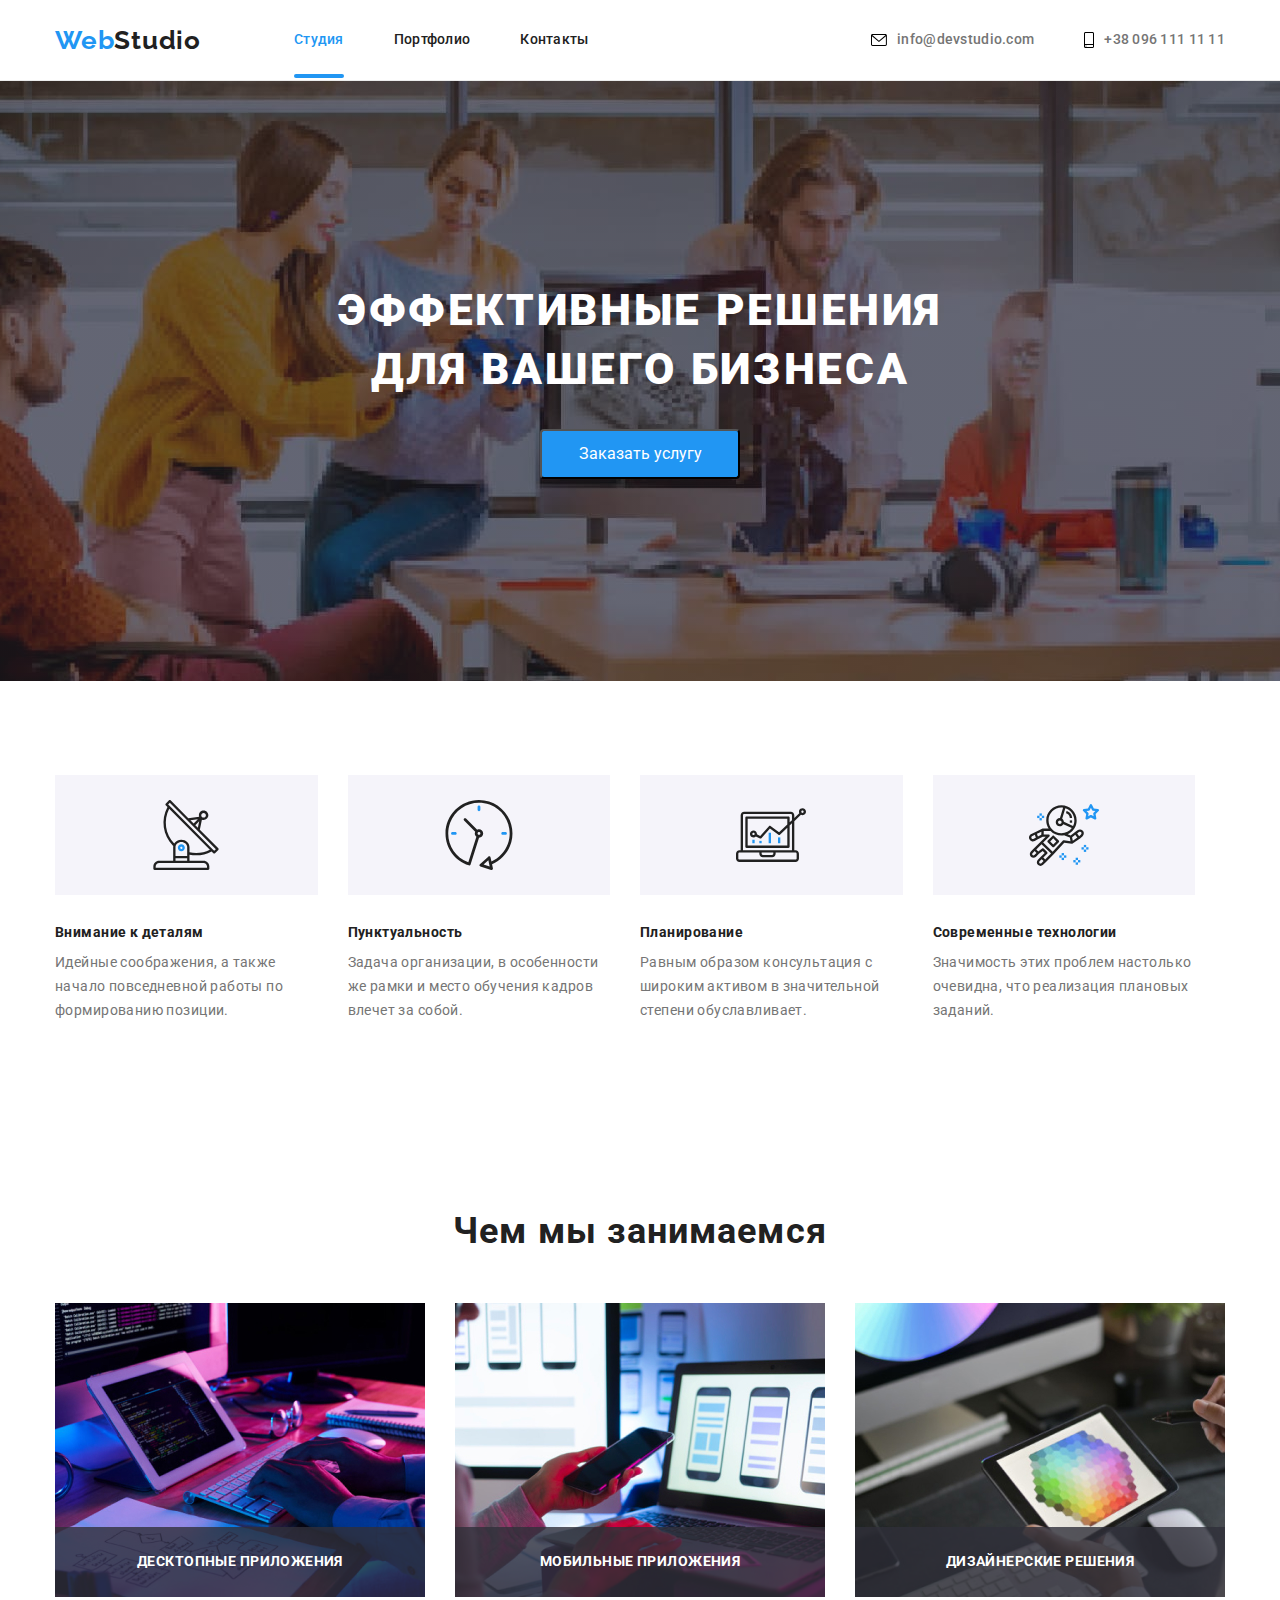
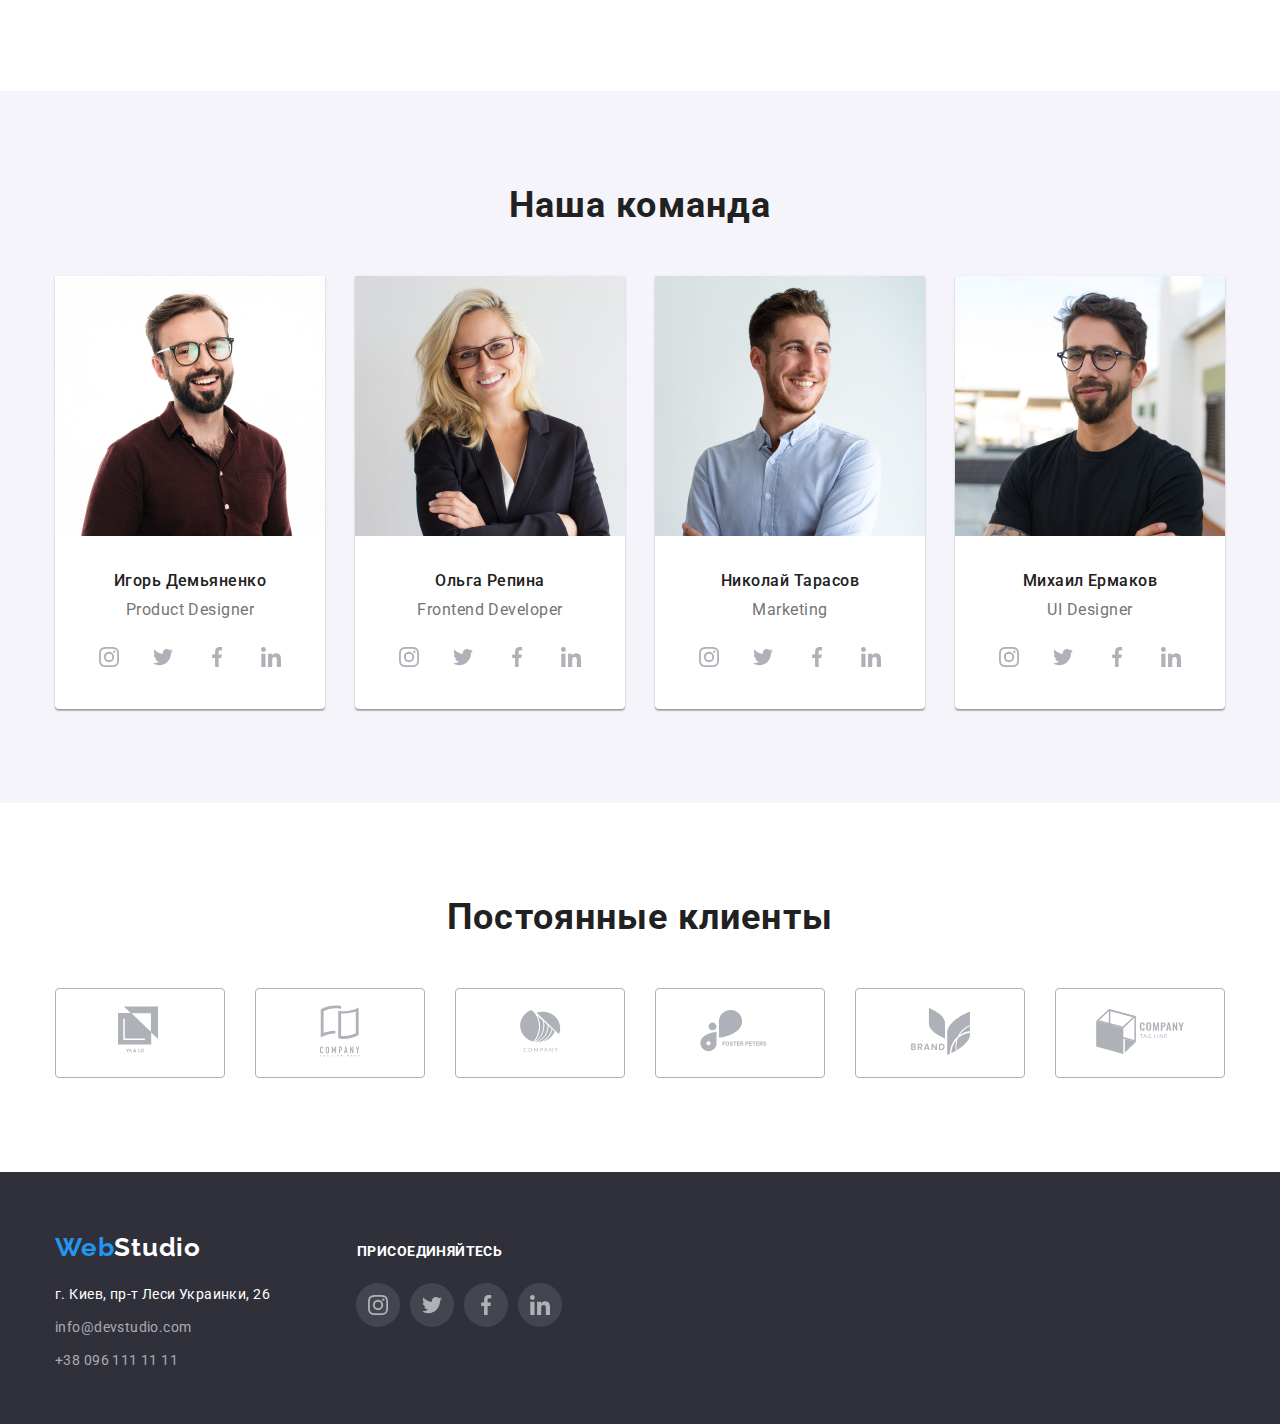
==== index.html @ eb819f0f "start" ====
<!DOCTYPE html>
<html lang="ru">
<head>
    <meta charset="UTF-8">
    <meta http-equiv="X-UA-Compatible" content="IE=edge">
    <meta name="viewport" content="width=device-width, initial-scale=1.0">
    <title>Document</title>
    <link rel="preconnect" href="https://fonts.gstatic.com"> 
    <link href="https://fonts.googleapis.com/css2?family=Raleway:wght@700&family=Roboto:wght@400;500;700;900&display=swap" rel="stylesheet">
    <link rel="stylesheet" href="https://cdnjs.cloudflare.com/ajax/libs/modern-normalize/1.0.0/modern-normalize.min.css">
    <link rel="stylesheet" href="css/styles.css">
</head>
<body>
    <!-- Шапка -->
    <header class="page-header">
        <div class="container">
            <nav class="main-nav">  
                <a href="./index.html" class="nav-logo"><span class="logo1">Web</span><span class="logo2">Studio</span></a>
                <!-- Навигация на другие страницы -->
                <ul class="site-nav">
                    <li class="nav-list">
                        <a class="nav-link  currentpage" href="/index.html">Студия</a>
                    </li>
                    <li class="nav-list">
                        <a class="nav-link" href="./portfolio.html">Портфолио</a>
                    </li>
                    <li class="nav-list">
                        <a class="nav-link" href="">Контакты</a>
                    </li>
                </ul>
                <ul class="site-info">
                    <li class="nav-info">
                        <svg width="16px" height="12px">
                            <use href="./images/env-smart.svg#icon-envelope"></use>
                        </svg>
                        <a class="icon-info" href="mailto:info@devstudio.com">info@devstudio.com</a>
                    </li>
                    <li class="nav-info">
                        <svg width="10px" height="16px">
                            <use class="icon-info" href="./images/env-smart.svg#icon-smartphone"></use>
                        </svg>
                        <a class="icon-info" href="tel:+380961111111">+38 096 111 11 11</a></li>   
                </ul>
            </nav>
        </div>
    </header> 
 
    <main>
        <!-- Hero section -->
        <section class="hero-section">
            <div class="container">
                <h1 class="hero-title">Эффективные решения для вашего бизнеса</h1>
                <button type="button" class="hero-button" data-modal-open>Заказать услугу</button>
            </div>
            <div class="backdrop is-hidden" data-modal>
                <div class="modal">
                    <button class="icon-modal" data-modal-close aria-label="закрыть">
                    <svg width="18px" height="18px">
                        <use href="./images/close-modal.svg#icon-close"></use>
                    </svg>
                    </button>
                </div>

            </div>
        </section>

        <!-- Особенности -->

        <section class="section">
            <div class="container">
                <ul class="site-list">
                <li class="features-list icon-antenna">
                    <h3 class="title">Внимание к деталям</h3>
                    <p class="text">Идейные соображения, а также начало повседневной работы по формированию позиции.</p>
                </li>
                <li class="features-list icon-clock">
                    <h3 class="title icon-diagram">Пунктуальность</h3>
                    <p class="text">Задача организации, в особенности же рамки и место обучения кадров влечет за собой.</p>
                </li>
                <li class="features-list icon-diagram">
                    <h3 class="title">Планирование</h3>
                    <p class="text">Равным образом консультация с широким активом в значительной степени обуславливает.</p>
                </li>
                <li class="features-list icon-astraunavt">
                    <h3 class="title">Современные технологии</h3>
                    <p class="text">Значимость этих проблем настолько очевидна, что реализация плановых заданий.</p>
                </li>
                </ul>
            </div>
            
        </section>

        <!-- Чем мы занимаемся -->
        <section class="section">
            <div class="container">
                <h2 class="section-title">Чем мы занимаемся</h2>
                <ul class="site-list img">
                    <li class="img">
                        <img width="370" src="./images/img1.jpg" alt="Кодировка">
                        <div class="img-block">
                            <p class="img-label">Десктопные приложения</p>
                        </div>
                    </li>
                    <li class="img">
                        <img width="370" src="./images/img2.jpg" alt="Телефон">
                        <div class="img-block">
                            <p class="img-label">Мобильные приложения</p>
                        </div>
                    </li>
                    <li class="img">
                        <img width="370" src="./images/img3.jpg" alt="Планшет">
                        <div class="img-block">
                            <p class="img-label">Дизайнерские решения</p>
                        </div>
                    </li>
                </ul>  
            </div> 
        </section>

        <!-- Наша команда -->
        <section class="section ourteam">
            <div class="container">
                <h2 class="section-title">Наша команда</h2>
            <ul class="team-list">
                <li class="team-img">
                    <img width="270" src="./images/portret1.jpg" alt="Игорь Демьяненко">
                    <h4 class="title">Игорь Демьяненко</h4>
                    <p class="text">Product Designer</p>
                    <ul class="icon-society">
                        <li class="list-society">
                            <a class="society" target="blank" rel="noopener noreferrer">
                                <svg width="20px" height="20px">
                                    <use href="./images/society.svg#icon-instagram"></use>
                                </svg>
                            </a>
                        </li>
                        <li class="list-society">
                            <a class="society" target="blank" rel="noopener noreferrer">
                                <svg width="20px" height="20px">
                                    <use href="./images/society.svg#icon-twitter"></use>
                                </svg>
                            </a>
                        </li>
                        <li class="list-society">
                            <a class="society" target="blank" rel="noopener noreferrer">
                                <svg width="20px" height="20px">
                                    <use href="./images/society.svg#icon-facebook"></use>
                                </svg>
                        </a>
                        </li>
                        <li class="list-society">
                            <a class="society" target="blank" rel="noopener noreferrer">
                                <svg width="20px" height="20px">
                                    <use href="./images/society.svg#icon-linkedin"></use>
                                </svg>
                            </a>
                        </li>
                    </ul>
                </li>
                <li class="team-img">
                    <img width="270" src="./images/portret2.jpg" alt="Ольга Репина">
                    <h4 class="title">Ольга Репина</h4>
                    <p class="text">Frontend Developer</p>
                    <ul class="icon-society">
                        <li class="list-society">
                            <a class="society" target="blank" rel="noopener noreferrer">
                                <svg width="20px" height="20px">
                                    <use href="./images/society.svg#icon-instagram"></use>
                                </svg>
                            </a>
                        </li>
                        <li class="list-society">
                            <a class="society" target="blank" rel="noopener noreferrer">
                                <svg width="20px" height="20px">
                                    <use href="./images/society.svg#icon-twitter"></use>
                                </svg>
                            </a>
                        </li>
                        <li class="list-society">
                            <a class="society" target="blank" rel="noopener noreferrer">
                                <svg width="20px" height="20px">
                                    <use href="./images/society.svg#icon-facebook"></use>
                                </svg>
                        </a>
                        </li>
                        <li class="list-society">
                            <a class="society" target="blank" rel="noopener noreferrer">
                                <svg width="20px" height="20px">
                                    <use href="./images/society.svg#icon-linkedin"></use>
                                </svg>
                            </a>
                        </li>
                    </ul>
                </li>
                <li class="team-img">
                    <img width="270" src="./images/portret3.jpg" alt="Николай Тарасов">
                    <h4 class="title">Николай Тарасов</h4>
                    <p class="text">Marketing</p>
                    <ul class="icon-society">
                        <li class="list-society">
                            <a class="society" target="blank" rel="noopener noreferrer">
                                <svg width="20px" height="20px">
                                    <use href="./images/society.svg#icon-instagram"></use>
                                </svg>
                            </a>
                        </li>
                        <li class="list-society">
                            <a class="society" target="blank" rel="noopener noreferrer">
                                <svg width="20px" height="20px">
                                    <use href="./images/society.svg#icon-twitter"></use>
                                </svg>
                            </a>
                        </li>
                        <li class="list-society">
                            <a class="society" target="blank" rel="noopener noreferrer">
                                <svg width="20px" height="20px">
                                    <use href="./images/society.svg#icon-facebook"></use>
                                </svg>
                        </a>
                        </li>
                        <li class="list-society">
                            <a class="society" target="blank" rel="noopener noreferrer">
                                <svg width="20px" height="20px">
                                    <use href="./images/society.svg#icon-linkedin"></use>
                                </svg>
                            </a>
                        </li>
                    </ul>
                </li>
                <li class="team-img">
                    <img width="270" src="./images/portret4.jpg" alt="Михаил Ермаков">
                    <h4 class="title">Михаил Ермаков</h4>
                    <p class="text">UI Designer</p>
                    <ul class="icon-society">
                        <li class="list-society">
                            <a class="society" target="blank" rel="noopener noreferrer">
                                <svg width="20px" height="20px">
                                    <use href="./images/society.svg#icon-instagram"></use>
                                </svg>
                            </a>
                        </li>
                        <li class="list-society">
                            <a class="society" target="blank" rel="noopener noreferrer">
                                <svg width="20px" height="20px">
                                    <use href="./images/society.svg#icon-twitter"></use>
                                </svg>
                            </a>
                        </li>
                        <li class="list-society">
                            <a class="society" target="blank" rel="noopener noreferrer">
                                <svg width="20px" height="20px">
                                    <use href="./images/society.svg#icon-facebook"></use>
                                </svg>
                        </a>
                        </li>
                        <li class="list-society">
                            <a class="society" target="blank" rel="noopener noreferrer">
                                <svg width="20px" height="20px">
                                    <use href="./images/society.svg#icon-linkedin"></use>
                                </svg>
                            </a>
                        </li>
                    </ul>
                </li>
            </ul>
            </div>
        </section>

        <!-- Постоянные клиенты -->
        <section class="section">
            <div class="container">
                <h2 class="section-title">Постоянные клиенты</h2>
                <ul class="clients-list">
                    <li class="icon-list1">
                        <button class="button-client">
                            <svg class="button-logo1" width="44.27px" height="52px">
                                <use href="./images/logos.svg#icon-logo-1"></use>
                            </svg>
                        </button>
                    </li>
                    <li class="icon-list2">
                        <button class="button-client">
                            <svg class="button-logo2" width="40px" height="52px">
                                <use href="./images/logos.svg#icon-logo-2"></use>
                            </svg>
                        </button>
                    </li>
                    <li class="icon-list3">
                        <button class="button-client">
                            <svg class="button-logo3" width="41px" height="42px">
                                <use href="./images/logos.svg#icon-logo-3"></use>
                            </svg>
                        </button>
                    </li>
                    <li class="icon-list4">
                        <button class="button-client">
                            <svg class="button-logo4" width="79.66px" height="42.02px">
                                <use href="./images/logos.svg#icon-logo-4"></use>
                            </svg>
                        </button>
                    </li>
                    <li class="icon-list5">
                        <button class="button-client">
                            <svg class="button-logo5" width="59px" height="47px">
                                <use href="./images/logos.svg#icon-logo-5"></use>
                            </svg>
                        </button>
                    </li>
                    <li class="icon-list6">
                        <button class="button-client">
                            <svg class="button-logo6" width="88.48px" height="45.44px">
                                <use href="./images/logos.svg#icon-logo-6"></use>
                            </svg>
                        </button>
                    </li>
                </ul>
            </div>
        </section>
    </main>

    <!-- Подвал -->
    <footer class="page-footer">
        <div class="container">
            <div class="nav-logo-footer">
                <a href="./index.html"><span class="logo1">Web</span><span class="logo2footer">Studio</span></a>
                <h3 class="connect">присоединяйтесь</h3>
            </div>
            <div class="address-icons">
                <ul class="footer">
                    <li>
                        <address class="footer-address">г. Киев, пр-т Леси Украинки, 26</address>
                    </li>
                    <li class="footer-mail"><a class="mail-tel" href="mailto:info@devstudio.com">info@devstudio.com</a></li>
                    <li class="footer-tel"><a class="mail-tel" href="tel:+380961111111">+38 096 111 11 11</a></li>
                </ul>
                    <ul class="footer-icons">
                        <li class="list-society">
                            <a class="society" target="blank" rel="noopener noreferrer">
                                <svg width="20px" height="20px">
                                    <use href="./images/society.svg#icon-instagram"></use>
                                </svg>
                            </a>
                        </li>
                        <li class="list-society">
                            <a class="society" target="blank" rel="noopener noreferrer">
                                <svg width="20px" height="20px">
                                    <use href="./images/society.svg#icon-twitter"></use>
                                </svg>
                            </a>
                        </li>
                        <li class="list-society">
                            <a class="society" target="blank" rel="noopener noreferrer">
                                <svg width="20px" height="20px">
                                    <use href="./images/society.svg#icon-facebook"></use>
                                </svg>
                        </a>
                        </li>
                        <li class="list-society">
                            <a class="society" target="blank" rel="noopener noreferrer">
                                <svg width="20px" height="20px">
                                    <use href="./images/society.svg#icon-linkedin"></use>
                                </svg>
                            </a>
                        </li>
                    </ul>
            </div>
        </div>
    </footer>
    <script src="./js/modal.js"></script>
</body>
</html>
---- css/styles.css ----
:root {
    --primary-text-color: #212121;
    --secondary-text-color: #757575;
    --accent-color: #2196F3;
    --focus-color: red;

}

body {
    font-family: Roboto, sans-serif;
    color: var(--primary-text-color);
    background-color: #FFFFFF;
}

.page-header {
    border-bottom: 1px solid #ECECEC;
}

.container {
    margin-left: auto;
    margin-right: auto;
    width: 1200px;
    padding-left: 15px;
    padding-right: 15px;
}

.section {
    padding-top: 94px;
    padding-bottom: 94px;
}

ul {
    list-style: none;
    padding: 0;
    margin: 0;
}

a {
    text-decoration: none;
}

/* Шапка */

.logo1{
    font-family: Raleway;
    font-weight: 700;
    font-size: 26px;
    line-height: 1.19;
    letter-spacing: 0.03em;
    color: var(--accent-color);
}

.logo2{
    font-family: Raleway;
    font-weight: 700;
    font-size: 26px;
    line-height: 1.19;
    letter-spacing: 0.03em;
    color: var(--primary-text-color);
}

.main-nav {
    display: flex;
    align-items: center;
    height: 80px;
}

.site-nav {
    display: flex;
    margin-left: 93px;
}

.site-nav .nav-list:not(:last-child) {
    margin-right: 50px;
}

.nav-link {
    position: relative;
    display: block;
    padding: 30px 0px;

    font-weight: 500;
    font-size: 14px;
    line-height: 1.14;
    letter-spacing: 0.02em;
    color: #212121;
}

.currentpage::after {
    position: absolute;
    content: '';
    display: block;
    bottom: 0;

    width: 100%;
    height: 4px;
    background: var(--accent-color);
    border-radius: 2px;
    background-repeat: no-repeat;
    background-position: bottom;
}

.currentpage {
    color: var(--accent-color);
}

.site-info {
    display: flex;
    margin-left: auto;
    align-items: center;
}

.site-info .nav-info:not(:last-child) {
    margin-right: 50px;
}

.nav-info{
    display: flex;
    align-items: center;
    font-weight: 500;
    font-size: 14px;
    line-height: 1.14;
    letter-spacing: 0.02em;
    color: var(--secondary-text-color);

    cursor: pointer;
}

.icon-info {
    margin-left: 10px;
    color: #757575;
}

.nav-link:hover,
.icon-info:hover,
.nav-list:hover,
.nav-info:hover,
.icon-info:focus,
.nav-link:focus,
.nav-list:focus,
.nav-info:focus {
    fill: var(--accent-color);
    color: var(--accent-color);
}

/* Hero section */

.hero-section {
    height: 600px;

    text-align: center;

    background-color: #2F303A;
    background-image: linear-gradient(
        to right,
        rgba(47, 48, 58, 0.4),
        rgba(47, 48, 58, 0.4)
      ),
      url(../images/hero.jpg);
    background-repeat: no-repeat;
    background-position: center;
    background-size: cover;
}

.hero-title {
    width: 696px;
    margin: 0px auto 30px auto;
    padding-top: 200px;

    font-weight: 900;
    font-size: 44px;
    line-height: 1.34;
    letter-spacing: 0.06em;
    text-align: center;
    text-transform: uppercase;
    color: #FFFFFF;
}

.hero-title.centered {
    text-align: center;
}

.hero-button {
    border-radius: 4px;
    width: 200px;
    height: 50px;
    color: white;
    background: #2196F3;
}

.hero-button:hover,
.hero-button:focus {
    background-color: #188CE8;
}

.filter {
    display: flex;
    margin-bottom: 50px;
}

.filter-button {
    margin-right: 8px;
    padding: 6px 22px 6px 22px;
    font-weight: 500;
    font-size: 16px;
    line-height: 1.625;
    letter-spacing: 0.03em;
    text-align: center;
    border-radius: 4px;
    background: #F5F4FA;
}

.filter:first-child {
    margin-left: 280px;
}

.filter:last-child {
    margin-right: 0;
}

.filter-button:hover,
.filter-button:focus {
    color: #FFFFFF;
    background-color: var(--accent-color);
    box-shadow: 0px 3px 1px rgba(0, 0, 0, 0.1), 0px 1px 2px rgba(0, 0, 0, 0.08), 0px 2px 2px rgba(0, 0, 0, 0.12);
}

button {
    cursor: pointer;
}

/* Модальное окно */

.backdrop {
    position: fixed;
    top: 0%;
    left: 0;
    width: 100%;
    height: 100%;

    background-color: rgba(0, 0, 0, 0.2);
}

.backdrop.is-hidden {
    visibility: hidden;
    opacity: 0;
    pointer-events: none;
}

.modal {
    position: absolute;
    top: 50%;
    left: 50%;
    transform: translate(-50%, -50%);

    width: 528px;
    height: 581px;

    background-color: rgba(255, 255, 255, 1);
    
    transition: transform 250ms cubic-bezier(0.4, 0, 0.2, 1);
}

.icon-modal {
    display: flex;
    position: absolute;
    top: 0;
    right: 0;
    margin: 8px 8px;

    align-items: center;
    width: 30px;
    height: 30px;

    border-radius: 50%;
    background: #FFFFFF;
    border: 1px solid rgba(0, 0, 0, 0.1);

    cursor: pointer;
}

/* Section title */

.section-title {
    margin-top: 0;
    margin-bottom: 50px;
    text-align: center;
    font-weight: 700;
    font-size: 36px;
    line-height: 1.16;
    letter-spacing: 0.03em;
}

/* Особенности */

.site-list {
    display: flex;
}

.features-list {
    width: 270px;
    margin-right: 30px;
}

.features-list::before {
    display: block;
    content: '';
    height: 120px;
    margin-bottom: 30px;

    background-color: #F5F4FA;
    background-size: 70px;
    background-repeat: no-repeat;
    background-position: center;
}

.icon-antenna::before {
    background-image: url(../images/antenna.svg); 
}

.icon-clock::before {
    background-image: url(../images/clock.svg); 
}

.icon-diagram::before {
    background-image: url(../images/diagram.svg); 
}

.icon-astraunavt::before {
    background-image: url(../images/astronaut.svg); 
}

.site-list .features-list + .feastures-list {
    margin-top: 30px;
}


.site-list .title {
    margin-top: 0;
    margin-bottom: 10px;
    font-weight: 700;
    font-size: 14px;
    line-height: 1.14;
    letter-spacing: 0.03em;
}

.site-list .text {
    margin-top: 0;
    margin-bottom: 0;
    font-size: 14px;
    line-height: 1.71;
    letter-spacing: 0.03em;
    color: var(--secondary-text-color);
}

/* Чем мы занимаемся */

.site-list {
    display: flex;
}

.img {
    position: relative;
    justify-content: space-between;
    display: flex;
}

.img-block {
    position: absolute;
    display: flex;
    justify-content: center;
    align-items: center;

    bottom: 0;
    left: 0;

    width: 100%;
    height: 70px;
    margin: 0;

    
    background: rgba(47, 48, 58, 0.8);
}

.img-label {
    font-weight: bold;
    font-size: 14px;
    line-height: 1.14px;
    text-align: center;
    letter-spacing: 0.03em;
    text-transform: uppercase;
    
    color: #FFFFFF;
}

/* Наша команда */

.ourteam {
    background-color: #F5F4FA;
}

.team-img {
    width: 270px;
    margin-right: 30px;
    box-shadow: 0px 1px 3px rgba(0, 0, 0, 0.12), 0px 1px 1px rgba(0, 0, 0, 0.14), 0px 2px 1px rgba(0, 0, 0, 0.2);
    border-radius: 0px 0px 4px 4px;
    background-color: #FFFFFF;
}

.team-list {
    display: flex;
}

.team-list .title {
    margin-top: 30px;
    margin-bottom: 10px;
    font-weight: 500;
    font-size: 16px;
    line-height: 1.19;
    letter-spacing: 0.03em;
    text-align: center;
}

.team-list .text {
    margin-top: 0;
    margin-bottom: 16px;
    font-size: 16px;
    line-height: 1.19;
    letter-spacing: 0.03em;
    text-align: center;
    color: var(--secondary-text-color);
}

.icon-society {
    display: flex;
    padding: 0;
    margin: 16px 32px 30px 32px;
    list-style: none;
}

.list-society {
    display: block;
    content: '';
    margin-right: 10px;
    border-radius: 50%;

    cursor: pointer;
}

.society {
    display: flex;
    justify-content: center;
    align-items: center;
    width: 44px;
    height: 44px;
    border-radius: 50%;
    background-color: rgba(255, 255, 255, 0.1);
    fill: #AFB1B8;
}

.society:hover,
.society:focus {
    fill: white;
    background-color: var(--accent-color);
}

/* Постоянные клиенты */

.clients-list {
    display: flex;
    padding: 0;
    margin: 0;
    list-style: none;
}

.button-client {
    display: block;
    content: '';
    width: 170px;
    height: 90px;
    margin-right: 30px;

    fill: #AFB1B8;
    background-color: white;

    border: 1px solid #AFB1B8;
    box-sizing: border-box;
    border-radius: 4px;

    cursor: pointer;
}

.clients-list:last-child {
    margin-right: 0;
}

.button-client:hover,
.button-client:focus {
    border: 1px solid #2196F3;
    fill: #2196F3;
}

/* Портфолио */

.portfolio {
    display: flex;
    flex-wrap: wrap;
}

.portfolio-card:hover,
.portfolio-card:focus {
    box-shadow: 0px 1px 1px rgba(0, 0, 0, 0.12), 0px 4px 4px rgba(0, 0, 0, 0.06), 1px 4px 6px rgba(0, 0, 0, 0.16);
}

.portfolio-card:hover .thumb::before {
    opacity: 1;
}

.portfolio-card {
    width: calc((100% - 60px) / 3);
    margin-right: 30px;
    margin-bottom: 30px;
    border: 1px solid #EEEEEE;
    box-sizing: border-box;

    cursor: pointer;
}

.portfolio-card:nth-child(3n) {
    margin-right: 0px;
}

.portfolio-card:nth-last-child(-n+3) {
    margin-bottom: 0px;
}

.portfolio .title {
    margin-top: 0;
    margin-bottom: 0;
    margin-left: 0;
    font-weight: bold;
    font-size: 18px;
    line-height: 2;
    letter-spacing: 0.06em;
    color: #212121;
}

.portfolio .text {
    margin-top: 0;
    margin-bottom: 0;
    margin-left: 0;
    font-size: 16px;
    line-height: 1.875;
    letter-spacing: 0.03em;
    color: #757575;
}

.thumb {
    position: relative;
    overflow: hidden;
}

.overlay {
    position: absolute;
    display: flex;
    justify-content: center;
    align-items: center;
    top: 0;
    left: 0;
    width: 100%;
    height: 100%;
    background: rgba(33, 150, 243, 0.9);

    transform: translateY(100%);
    transition: transform 250ms cubic-bezier(0.4, 0, 0.2, 1);
}

.portfolio-card:hover .overlay,
.portfolio-card:focus .overlay {
    transform: translateY(0);
}

.label {
    margin: 0;
    padding: 0;
    width: 322px;
    font-size: 18px;
    line-height: 1.55;
    letter-spacing: 0.03em;
    color: #FFFFFF;
}

.frame {
    margin-top: 20px;
    margin-bottom: 20px;
    margin-left: 24px;
}

/* Подвал */

.logo2footer {
    font-family: Raleway;
    font-weight: 700;
    font-size: 26px;
    line-height: 1.19;
    letter-spacing: 0.03em;
    color: #FFFFFF;
}

.page-footer {
    height: 252px;
    padding-top: 60px;

    background-color: #2F303A;
}

.address-icons {
    display: flex;
}

.footer {
    width: 231px;
}

.footer-icons {
    display: flex;
    margin-left: 70px;
}

.footer-address:hover,
.mail-tel:hover,
.footer-address:focus,
.mail-tel:focus {
    color: var(--accent-color);
}

.nav-logo-footer {
    margin-bottom: 20px;
    display: flex;
    align-items: baseline;
}

.connect {
    margin: 0;
    padding: 0;
    margin-left: 156px;

    font-weight: bold;
    font-size: 14px;
    line-height: 1.14;
    letter-spacing: 0.03em;
    text-transform: uppercase;
    color: #FFFFFF;
}

.footer-address {
    margin-bottom: 9px;

    font-style: normal;
    font-weight: normal;
    font-size: 14px;
    line-height: 1.71;
    letter-spacing: 0.03em;
    color: #FFFFFF;

    cursor: pointer;
}

.footer-mail {
    margin-bottom: 9px;
    font-size: 14px;
    line-height: 1.71;
    letter-spacing: 0.03em;
    color: rgba(255, 255, 255, 0.6);
}

.footer-tel {
    margin-bottom: 0;
    font-size: 14px;
    line-height: 1.71;
    letter-spacing: 0.03em;
}

.mail-tel {
    color: rgba(255, 255, 255, 0.6);
}

.footer-logo {
    display: block;
}
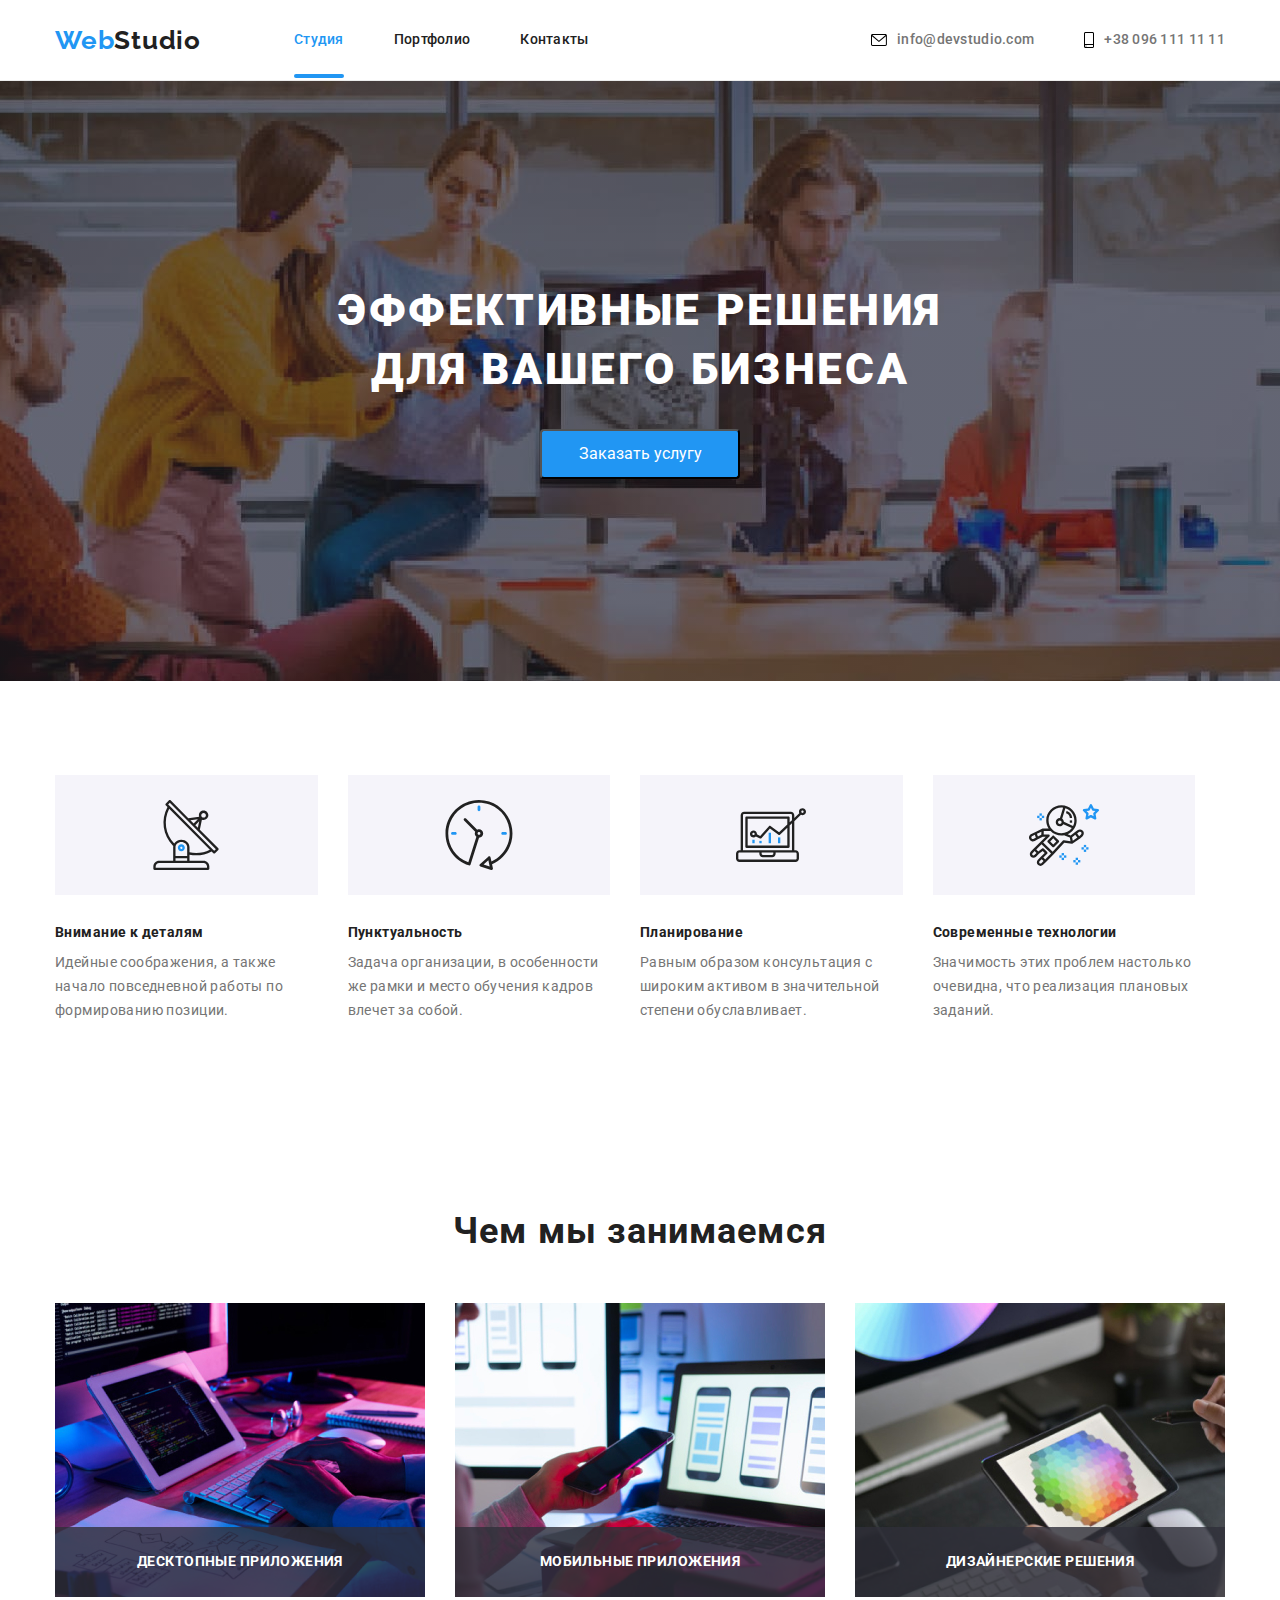
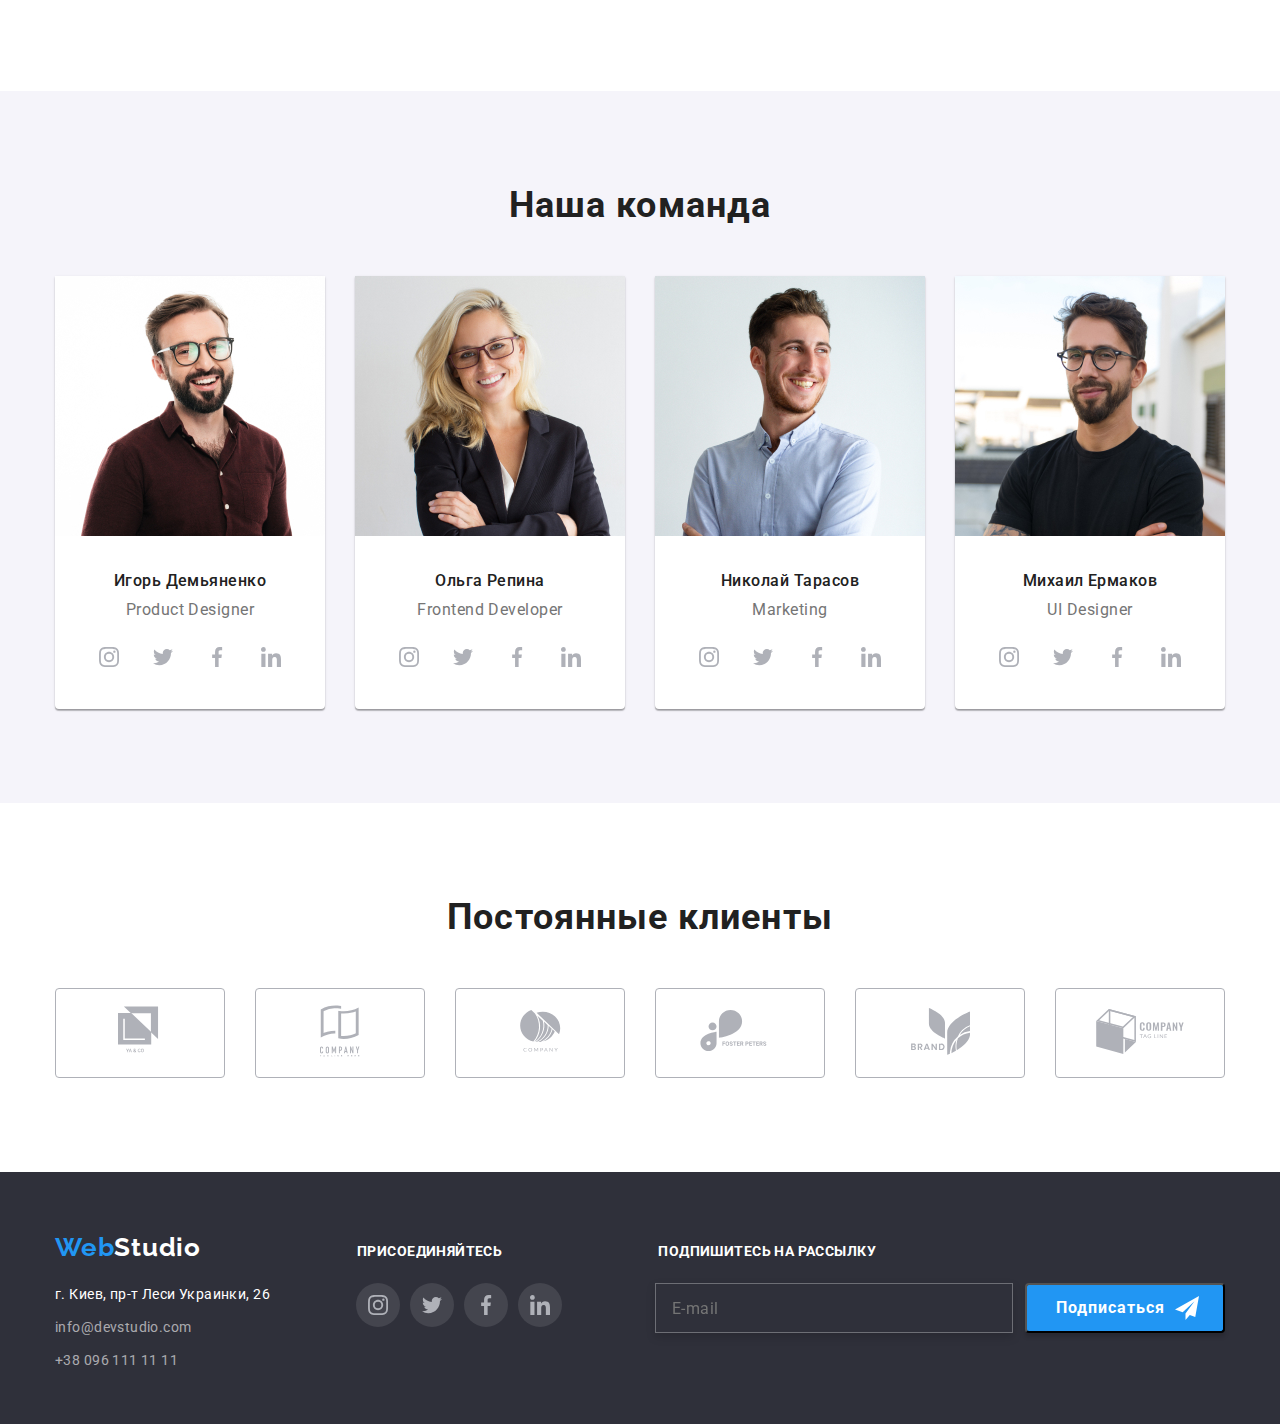
==== commit ad36e3ea: "отправлено на проверку" ====
--- a/index.html
+++ b/index.html
@@ -59,6 +59,49 @@
                         <use href="./images/close-modal.svg#icon-close"></use>
                     </svg>
                     </button>
+                    <h2 class="title-modal">Оставьте свои данные, мы вам перезвоним</h2>
+                    <form class="form">
+                        <div class="form-field">
+                            <label for="name" class="form-label">Имя</label>
+                            <input type="text"  name="name" id="name" placeholder=" " class="form-input" />
+                            <span class="form-icon">
+                                <svg width="12px" height="12px">
+                                    <use href="./images/symbols-modal.svg#icon-person"></use>
+                                </svg>
+                            </span>
+                        </div>
+                        <div class="form-field">
+                            <label for="tel" class="form-label">Телефон</label>
+                            <input type="tel"  name="tel" id="tel" placeholder=" " class="form-input" />
+                            <span class="form-icon">
+                                <svg width="13px" height="13px">
+                                    <use href="./images/symbols-modal.svg#icon-phone"></use>
+                                </svg>
+                            </span>
+                        </div>
+                        <div class="form-field">
+                            <label for="mail" class="form-label">Почта</label>
+                            <input type="email"  name="mail" id="mail" placeholder=" " class="form-input" />
+                            <span class="form-icon">
+                                <svg width="15px" height="12px">
+                                    <use href="./images/symbols-modal.svg#icon-mail"></use>
+                                </svg>
+                            </span>
+                        </div>
+                        <div class="form-field">
+                            <label id="comment" class="form-label-comment">Комментарий</label>
+                            <textarea name="comment" id="comment" rows="5" placeholder="Введите текст"></textarea>
+                        </div>
+                        <label class="form-contract">
+                            <input class="form-checkbox" type="checkbox" value="">
+                            <span class="form-checkbox-icon"></span>
+                            <span>Соглашаюсь с рассылкой и принимаю <span class="form-checkbox-contract">Условия договора</span></span>
+                        </label>
+                        <div class="container-modal-button">
+                            <button type="submit" class="modal-button">Отправить</button>
+                        </div>
+                        
+                    </form>
                 </div>
 
             </div>
@@ -324,6 +367,7 @@
             <div class="nav-logo-footer">
                 <a href="./index.html"><span class="logo1">Web</span><span class="logo2footer">Studio</span></a>
                 <h3 class="connect">присоединяйтесь</h3>
+                <h3 class="connect">Подпишитесь на рассылку</h3>
             </div>
             <div class="address-icons">
                 <ul class="footer">
@@ -333,7 +377,7 @@
                     <li class="footer-mail"><a class="mail-tel" href="mailto:info@devstudio.com">info@devstudio.com</a></li>
                     <li class="footer-tel"><a class="mail-tel" href="tel:+380961111111">+38 096 111 11 11</a></li>
                 </ul>
-                    <ul class="footer-icons">
+                <ul class="footer-icons">
                         <li class="list-society">
                             <a class="society" target="blank" rel="noopener noreferrer">
                                 <svg width="20px" height="20px">
@@ -362,7 +406,15 @@
                                 </svg>
                             </a>
                         </li>
-                    </ul>
+                </ul>
+                <div class="subscribe-mail">
+                    <form>
+                        <label>
+                            <input class="form-footer" type="email" name="email" placeholder="E-mail">
+                        </label>
+                    </form>
+                    <button type="button" class="subscribe-button" >Подписаться</button>
+                </div>
             </div>
         </div>
     </footer>
--- a/css/styles.css
+++ b/css/styles.css
@@ -3,6 +3,7 @@
     --secondary-text-color: #757575;
     --accent-color: #2196F3;
     --focus-color: red;
+    --footer-color: #2F303A;
 
 }
 
@@ -185,7 +186,7 @@
     width: 200px;
     height: 50px;
     color: white;
-    background: #2196F3;
+    background: var(--accent-color);
 }
 
 .hero-button:hover,
@@ -262,8 +263,8 @@
 }
 
 .icon-modal {
-    display: flex;
     position: absolute;
+    display: flex;
     top: 0;
     right: 0;
     margin: 8px 8px;
@@ -278,6 +279,146 @@
 
     cursor: pointer;
 }
+
+.title-modal {
+    margin: 40px 40px 30px 40px;
+    font-weight: bold;
+    font-size: 20px;
+    line-height: 1.15;
+    text-align: center;
+    letter-spacing: 0.03em;
+}
+
+.form {
+    padding-left: 40px;
+    padding-right: 40px;
+    text-align: left;
+}
+
+.form-field {
+    position: relative;
+    display: flex;
+    flex-direction: column;
+    margin-bottom: 10px;
+}
+
+.form-label {
+    margin-bottom: 4px;
+    font-size: 12px;
+    line-height: 1.16;
+    letter-spacing: 0.01em;
+
+    color: #757575;
+}
+
+.form-input {
+    padding: 12px 16px 12px 42px;
+    height: 40px;
+    border: 1px solid rgba(33, 33, 33, 0.2);
+    box-sizing: border-box;
+    border-radius: 4px;
+}
+
+.form-icon {
+    display: inline-block;
+    position: absolute;
+    top: 50%;
+    left: 15px;
+}
+
+.form-filed:focus,
+.form-field:hover,
+.form-icon:hover,
+.form-icon:focus {
+    fill: var(--accent-color);
+}
+
+.form-label-comment {
+    margin-bottom: 4px;
+    font-size: 12px;
+    line-height: 1.16;
+    letter-spacing: 0.01em;
+
+    color: #757575;
+}
+
+.form-field textarea {
+    margin-bottom: 20px;
+    padding: 12px 16px 12px 16px;
+    font-size: 14px;
+    line-height: 1.16;
+    letter-spacing: 0.01em;
+
+    color: rgba(117, 117, 117, 0.5);
+}
+
+.form-contract {
+    display: flex;
+    margin-bottom: 30px;
+    align-items: center;
+
+    font-size: 14px;
+    line-height: 1.71;
+    letter-spacing: 0.03em;
+    text-align: center;
+
+    color: #757575;
+}
+
+.form-checkbox-icon {
+    display: inline-block;
+}
+
+.form-checkbox-contract {
+    text-decoration: underline;
+    color: var(--accent-color);
+}
+
+.form-checkbox {
+    -webkit-appearance: none;
+    -moz-appearance: none;
+    appearance: none
+}
+    
+.form-checkbox-icon {
+    display: inline-block;
+    margin-left: 12px;
+    margin-right: 8px;
+    width: 15px;
+    height: 15px;
+
+    border: 2px solid rgba(33, 33, 33, 1);
+    border-radius: 2px;
+}
+
+.form-checkbox:checked + .form-checkbox-icon {
+    border-color: var(--accent-color);
+    background-color: var(--accent-color);
+    background-image: url(/images/checkbox-modal.svg);
+    background-size: contain;
+    background-origin: border-box;
+}
+
+.container-modal-button {
+    display: flex;
+    justify-content: center;
+    margin-left: auto;
+    margin-right: auto;
+}
+
+.modal-button {
+        border-radius: 4px;
+        width: 200px;
+        height: 50px;
+        color: white;
+        background: var(--accent-color);
+    }
+    
+.modal-button:hover,
+.modal-button:focus {
+        background-color: #188CE8;
+}
+
 
 /* Section title */
 
@@ -447,6 +588,10 @@
     cursor: pointer;
 }
 
+.list-society:last-child {
+    margin-right: 0px;
+}
+
 .society {
     display: flex;
     justify-content: center;
@@ -496,8 +641,8 @@
 
 .button-client:hover,
 .button-client:focus {
-    border: 1px solid #2196F3;
-    fill: #2196F3;
+    border: 1px solid var(--accent-color);
+    fill: var(--accent-color);
 }
 
 /* Портфолио */
@@ -611,7 +756,7 @@
     height: 252px;
     padding-top: 60px;
 
-    background-color: #2F303A;
+    background-color: var(--footer-color);
 }
 
 .address-icons {
@@ -687,4 +832,63 @@
 
 .footer-logo {
     display: block;
+}
+
+.subscribe-mail {
+    display: flex;
+    margin-left: 93px;
+}
+
+.form-footer {
+    width: 358px;
+    height: 50px;
+    padding-left: 16px;
+
+    font-size: 16px;
+    line-height: 1.25;  
+    align-items: center;
+    letter-spacing: 0.03em;
+    color: rgba(255, 255, 255, 0.6);
+
+    border: 1px solid rgba(255, 255, 255, 0.3);
+    box-sizing: border-box;
+    filter: drop-shadow(0px 4px 4px rgba(0, 0, 0, 0.15));
+
+    background-color: var(--footer-color);
+}
+
+.subscribe-button {
+    display: inline-flex;
+    align-items: center;
+    margin-left: 12px;
+    padding-left: 29px;
+    width: 200px;
+    height: 50px;
+
+    font-weight: bold;
+    font-size: 16px;
+    line-height: 1.875;
+    text-align: center;
+    letter-spacing: 0.06em;
+    color: #FFFFFF;
+    
+    box-shadow: 0px 4px 4px rgba(0, 0, 0, 0.15);
+    border-radius: 4px;
+
+    background: var(--accent-color);
+}
+
+.subscribe-button:hover,
+.subscribe-button:focus {
+    background-color: #188CE8;
+}
+
+.subscribe-button::after {
+    content: '';
+    display: inline-block;
+    width: 24px;
+    height: 24px;
+    margin-left: 10px;
+
+    background-image: url(/images/icon-send.svg);
 }